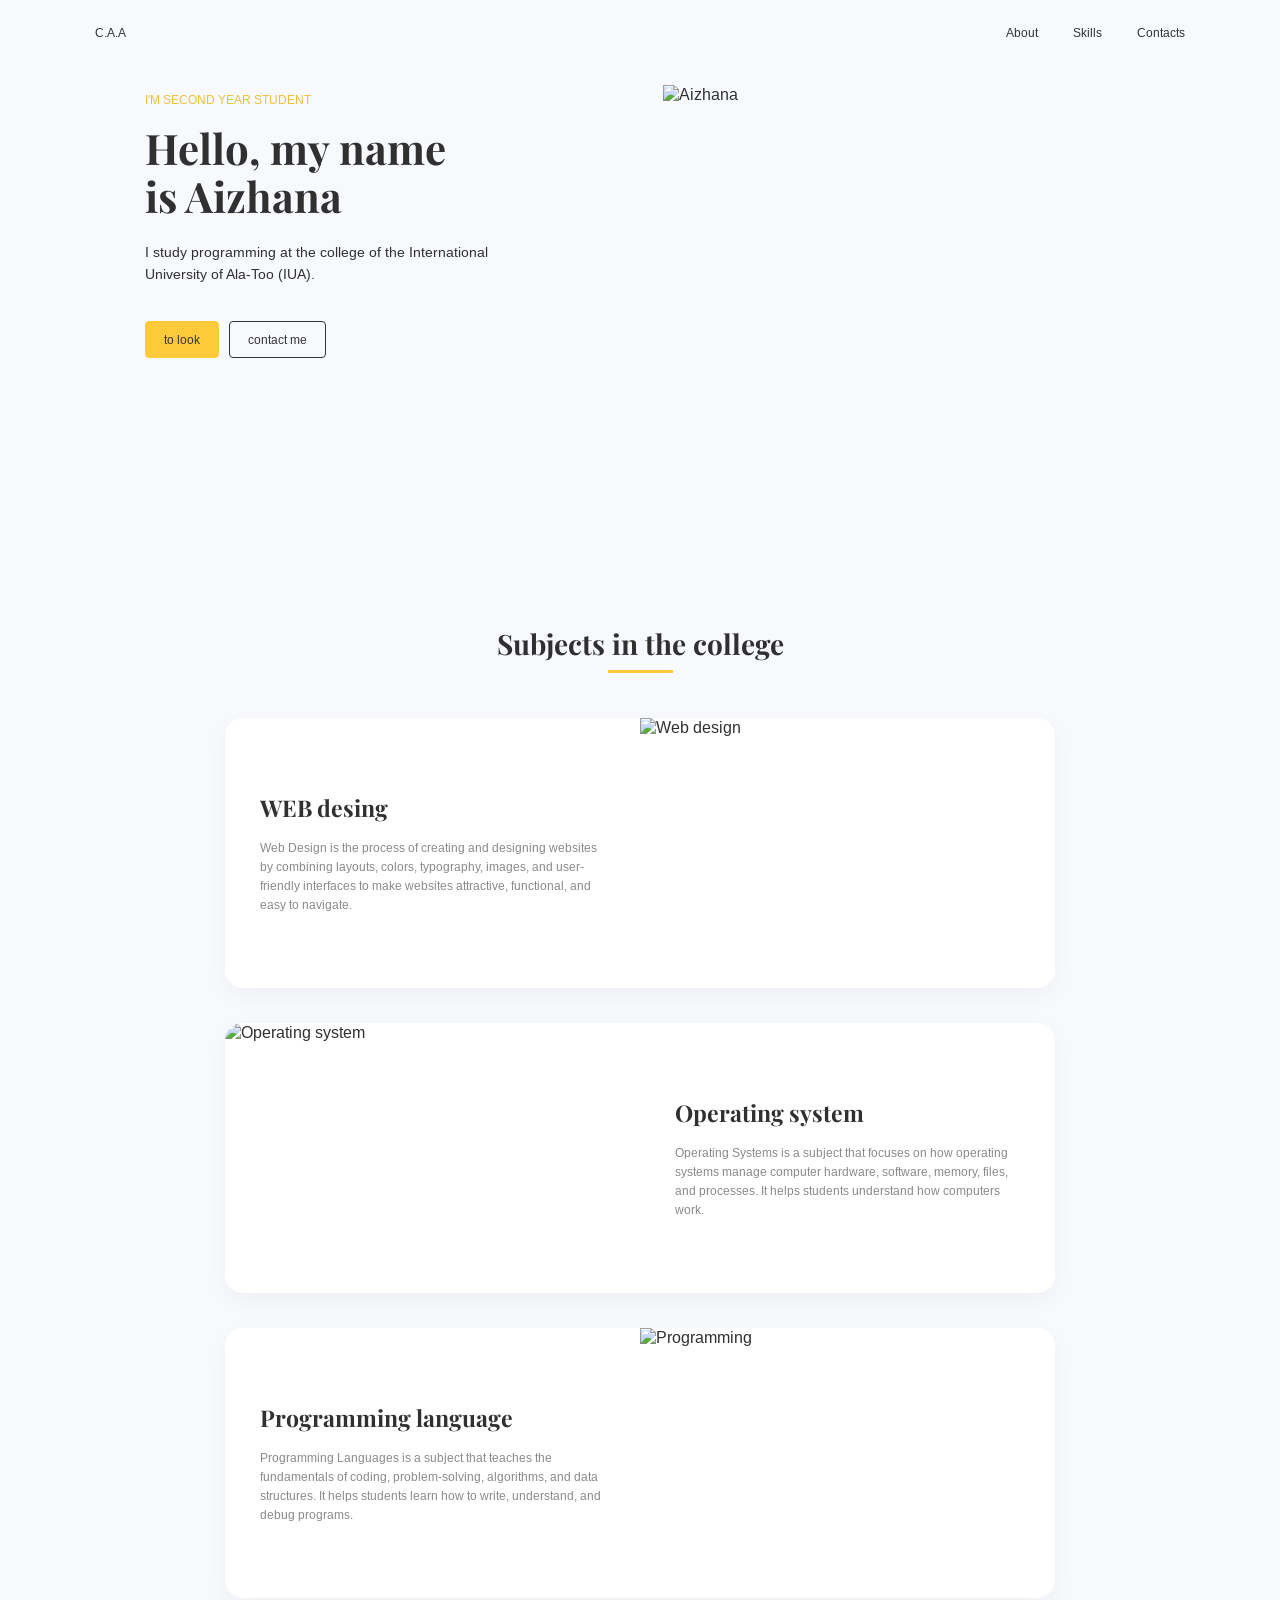
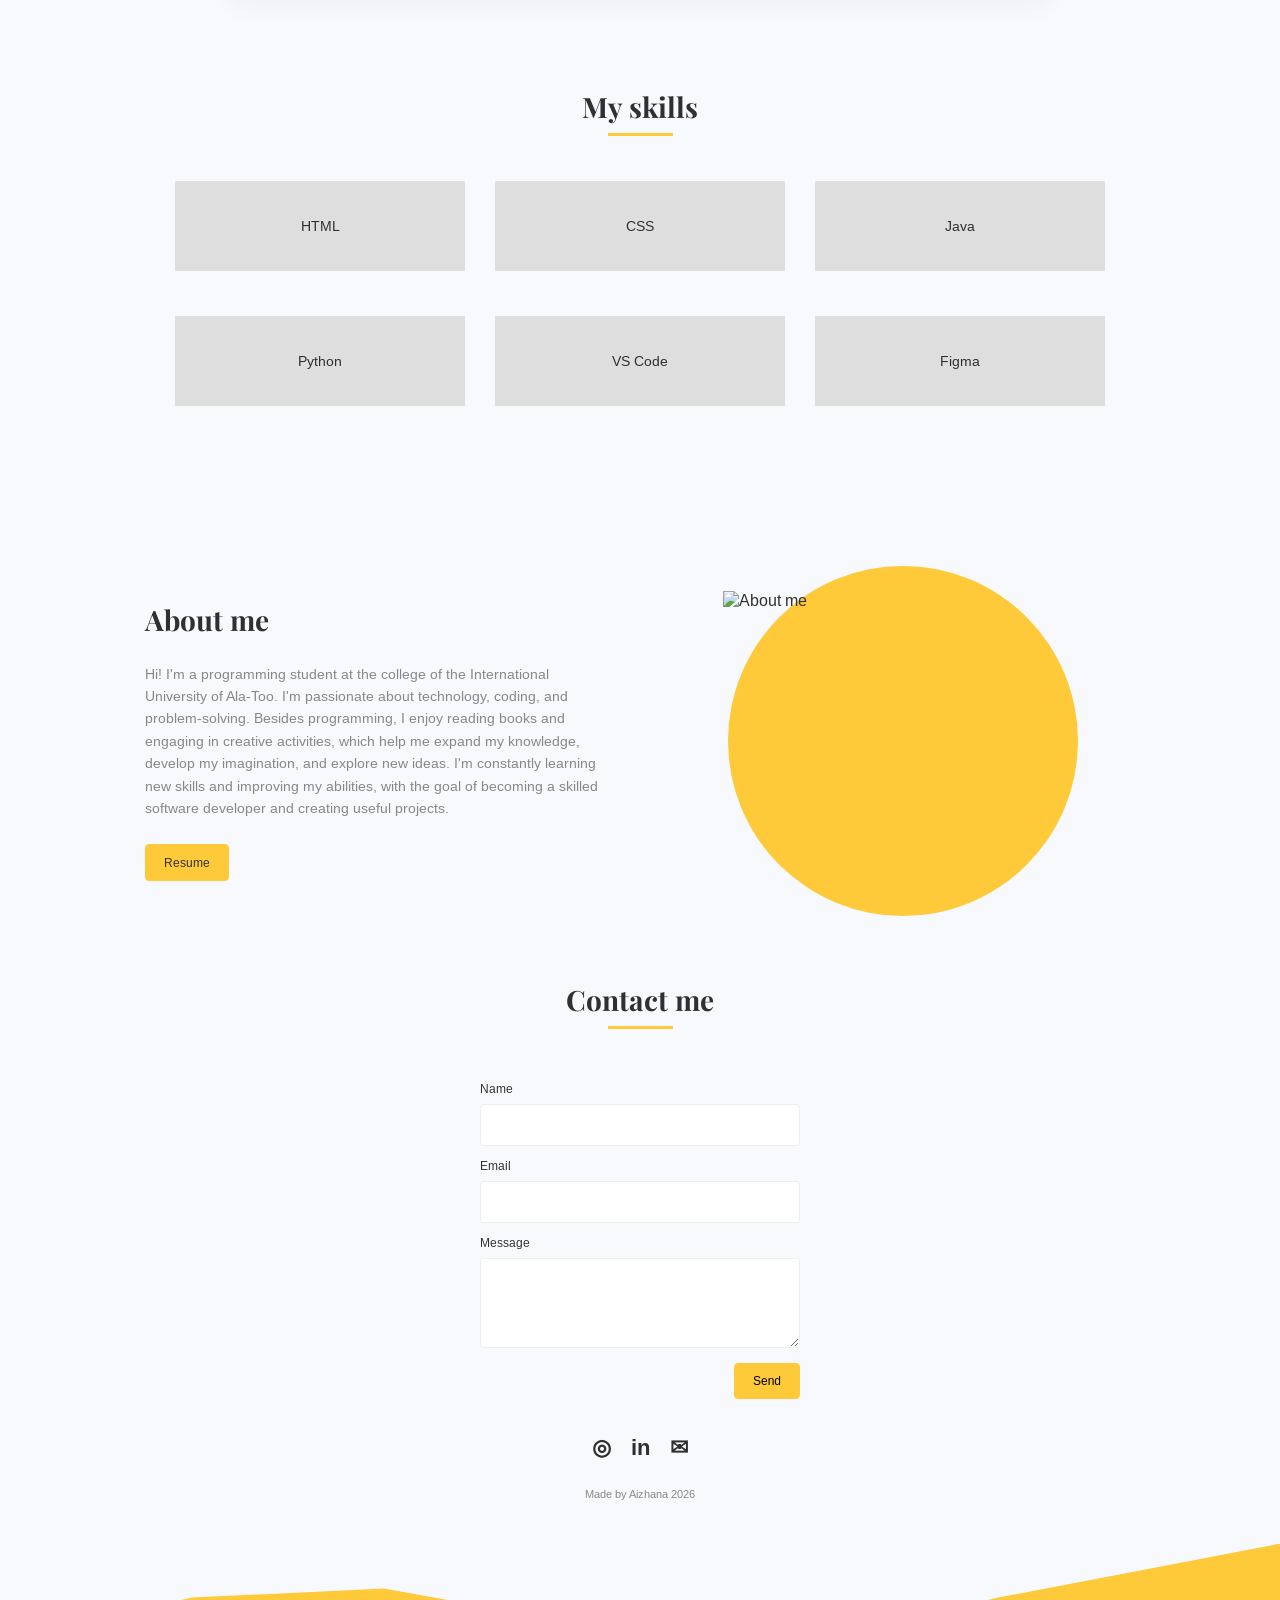
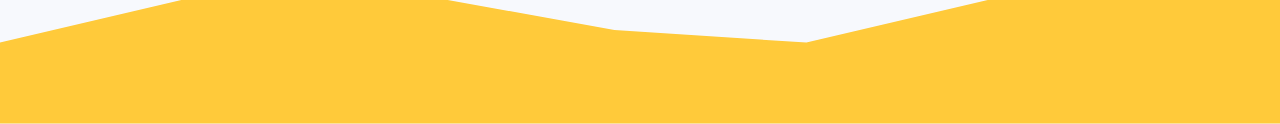
==== index.html @ ab695407 "first" ====
<!DOCTYPE html>
<html lang="en">
<head>
    <meta charset="UTF-8">
    <meta name="viewport" content="width=device-width, initial-scale=1.0">
    <title>Aizhana | Portfolio</title>
    <link rel="stylesheet" href="css/style.css">


    <link href="https://fonts.googleapis.com/css2?family=Arimo:wght@400;500;700&family=Playfair+Display:wght@400;600;700&display=swap" rel="stylesheet">
</head>
<body>

    <header class="header">
        <a href="#home" class="logo">C.A.A</a>

        <nav class="navigation">
            <a href="#about">About</a>
            <a href="#skills">Skills</a>
            <a href="#contact">Contacts</a>
        </nav>
    </header>

    <main>

        <!-- HOME SECTION -->
        <section class="home" id="home">

            <div class="home-text">
                <p class="subtitle">I'M SECOND YEAR STUDENT</p>

                <h1>Hello, my name<br>is Aizhana</h1>

                <p class="description">
                    I study programming at the college of the
                    International University of Ala-Too (IUA).
                </p>

                <div class="buttons">
                    <a href="#subjects" class="btn">to look</a>
                    <a href="#contact" class="btn btn-outline">contact me</a>
                </div>
            </div>

            <div class="home-image">
                <img src="images/my-photo.jpg" alt="Aizhana">
            </div>

        </section>


        <!-- SUBJECTS SECTION -->
        <section class="subjects" id="subjects">

            <h2>Subjects in the college</h2>
            <div class="title-line"></div>

            <div class="subject-card">
                <div class="subject-text">
                    <h3>WEB desing</h3>
                    <p>
                        Web Design is the process of creating and
                        designing websites by combining layouts,
                        colors, typography, images, and user-friendly
                        interfaces to make websites attractive,
                        functional, and easy to navigate.
                    </p>
                </div>

                <img src="images/web-design.jpg" alt="Web design">
            </div>

            <div class="subject-card reverse">
                <img src="images/operating-system.jpg" alt="Operating system">

                <div class="subject-text">
                    <h3>Operating system</h3>
                    <p>
                        Operating Systems is a subject that focuses
                        on how operating systems manage computer
                        hardware, software, memory, files, and
                        processes. It helps students understand how
                        computers work.
                    </p>
                </div>
            </div>

            <div class="subject-card">
                <div class="subject-text">
                    <h3>Programming language</h3>
                    <p>
                        Programming Languages is a subject that
                        teaches the fundamentals of coding,
                        problem-solving, algorithms, and data
                        structures. It helps students learn how to
                        write, understand, and debug programs.
                    </p>
                </div>

                <img src="images/programming.jpg" alt="Programming">
            </div>

        </section>


        <!-- SKILLS SECTION -->
        <section class="skills" id="skills">

            <h2>My skills</h2>
            <div class="title-line"></div>

            <div class="skills-grid">
                <div class="skill">HTML</div>
                <div class="skill">CSS</div>
                <div class="skill">Java</div>
                <div class="skill">Python</div>
                <div class="skill">VS Code</div>
                <div class="skill">Figma</div>
            </div>

        </section>


        <!-- ABOUT SECTION -->
        <section class="about" id="about">

            <div class="about-text">
                <h2>About me</h2>

                <p>
                    Hi! I'm a programming student at the college
                    of the International University of Ala-Too.
                    I'm passionate about technology, coding,
                    and problem-solving. Besides programming,
                    I enjoy reading books and engaging in creative
                    activities, which help me expand my knowledge,
                    develop my imagination, and explore new ideas.
                    I'm constantly learning new skills and improving
                    my abilities, with the goal of becoming a
                    skilled software developer and creating
                    useful projects.
                </p>

                <a href="#skills" class="btn">Resume</a>
            </div>

            <div class="about-image">
                <div class="yellow-circle"></div>
                <img src="images/about-photo.jpg" alt="About me">
            </div>

        </section>


        <!-- CONTACT SECTION -->
        <section class="contact" id="contact">

            <h2>Contact me</h2>
            <div class="title-line"></div>

            <form action="#" method="post">

                <label for="name">Name</label>
                <input type="text" id="name" name="name" required>

                <label for="email">Email</label>
                <input type="email" id="email" name="email" required>

                <label for="message">Message</label>
                <textarea id="message" name="message" rows="4" required></textarea>

                <button type="submit" class="btn">Send</button>

            </form>

            <div class="socials">
                <a href="https://www.instagram.com/" aria-label="Instagram">◎</a>
                <a href="https://www.linkedin.com/" aria-label="LinkedIn">in</a>
                <a href="mailto:your-email@example.com" aria-label="Email">✉</a>
            </div>

            <p class="copyright">Made by Aizhana 2026</p>

        </section>

    </main>

    <footer class="footer">
    </footer>

</body>
</html>
---- css/style.css ----
/* GENERAL SETTINGS */

* {
    margin: 0;
    padding: 0;
    box-sizing: border-box;
}

html {
    scroll-behavior: smooth;
}

body {
    font-family: 'Arimo', sans-serif;
    background-color: #f7f9fd;
    color: #303030;
}

h1,
h2,
h3 {
    font-family: 'Playfair Display', serif;
}

h2 {
    font-size: 28px;
    text-align: center;
}

p {
    line-height: 1.6;
}

a {
    text-decoration: none;
    color: inherit;
}


/* HEADER */

.header {
    max-width: 1180px;
    margin: auto;
    padding: 25px 45px;
    display: flex;
    justify-content: space-between;
    align-items: center;
}

.logo {
    font-size: 12px;
    font-weight: 500;
}

.navigation {
    display: flex;
    gap: 35px;
}

.navigation a {
    font-size: 12px;
    transition: color 0.3s ease;
}

.navigation a:hover {
    color: #fbc438;
}


/* HOME */

.home {
    max-width: 1080px;
    margin: 0 auto;
    padding: 20px 45px 90px;
    display: grid;
    grid-template-columns: 1fr 1fr;
    gap: 45px;
    align-items: start;
}

.home-text {
    padding-top: 5px;
}

.subtitle {
    color: #edbf36;
    font-size: 12px;
    margin-bottom: 15px;
}

.home h1 {
    font-size: 42px;
    line-height: 1.15;
    margin-bottom: 20px;
}

.description {
    max-width: 370px;
    font-size: 14px;
    margin-bottom: 35px;
}

.buttons {
    display: flex;
    gap: 10px;
}

.btn {
    display: inline-block;
    background: #ffca3a;
    border: 1px solid #ffca3a;
    border-radius: 4px;
    padding: 10px 18px;
    font-size: 12px;
    cursor: pointer;
    transition: all 0.3s ease;
}

.btn:hover {
    background: #e5ad1d;
    border-color: #e5ad1d;
    transform: translateY(-2px);
}

.btn:active {
    transform: scale(0.96);
}

.btn-outline {
    background: transparent;
    border-color: #333;
}

.btn-outline:hover {
    background: #333;
    color: white;
    border-color: #333;
}

.home-image img {
    width: 100%;
    max-width: 430px;
    height: 430px;
    object-fit: cover;
    display: block;
}


/* SUBJECTS */

.subjects {
    max-width: 900px;
    margin: 0 auto;
    padding: 20px 35px 45px;
}

.title-line {
    width: 65px;
    height: 3px;
    background: #ffca3a;
    margin: 8px auto 45px;
}

.subject-card {
    display: flex;
    align-items: stretch;
    background: white;
    border-radius: 18px;
    overflow: hidden;
    margin-bottom: 35px;
    min-height: 270px;
    box-shadow: 0 8px 25px rgba(0, 0, 0, 0.04);
}

.subject-text {
    width: 50%;
    padding: 45px 35px;
    display: flex;
    flex-direction: column;
    justify-content: center;
}

.subject-text h3 {
    font-size: 23px;
    margin-bottom: 15px;
}

.subject-text p {
    font-size: 12px;
    color: #888;
}

.subject-card img {
    width: 50%;
    object-fit: cover;
    min-height: 270px;
}

.subject-card.reverse {
    flex-direction: row;
}


/* SKILLS */

.skills {
    max-width: 1000px;
    margin: 0 auto;
    padding: 10px 35px 100px;
}

.skills .title-line {
    margin-bottom: 45px;
}

.skills-grid {
    display: grid;
    grid-template-columns: repeat(3, 1fr);
    gap: 45px 30px;
}

.skill {
    background: #dedede;
    min-height: 90px;
    display: flex;
    align-items: center;
    justify-content: center;
    font-size: 14px;
    transition: all 0.3s ease;
}

.skill:hover {
    background: #ffca3a;
    transform: translateY(-4px);
}


/* ABOUT */

.about {
    max-width: 1080px;
    margin: 0 auto;
    padding: 40px 45px 30px;
    display: grid;
    grid-template-columns: 1fr 1fr;
    gap: 60px;
    align-items: center;
}

.about-text h2 {
    text-align: left;
    margin-bottom: 25px;
}

.about-text p {
    color: #888;
    font-size: 14px;
    margin-bottom: 25px;
}

.about-image {
    min-height: 390px;
    display: flex;
    align-items: center;
    justify-content: center;
    position: relative;
}

.yellow-circle {
    width: 350px;
    height: 350px;
    background: #ffca3a;
    border-radius: 50%;
    position: absolute;
}

.about-image img {
    width: 80%;
    max-width: 360px;
    height: 300px;
    object-fit: cover;
    position: relative;
    z-index: 1;
}


/* CONTACT */

.contact {
    max-width: 1080px;
    margin: 0 auto;
    padding: 15px 35px 120px;
    text-align: center;
}

.contact .title-line {
    margin-bottom: 40px;
}

.contact form {
    max-width: 320px;
    margin: 0 auto;
    display: flex;
    flex-direction: column;
    text-align: left;
}

.contact label {
    font-size: 12px;
    margin-bottom: 8px;
    margin-top: 12px;
}

.contact input,
.contact textarea {
    width: 100%;
    padding: 12px;
    border: 1px solid #eee;
    background: white;
    border-radius: 3px;
    font-family: inherit;
    font-size: 13px;
    outline: none;
}

.contact input:focus,
.contact textarea:focus {
    border-color: #ffca3a;
}

.contact textarea {
    resize: vertical;
}

.contact button {
    align-self: flex-end;
    margin-top: 15px;
}

.socials {
    display: flex;
    justify-content: center;
    gap: 20px;
    margin-top: 35px;
}

.socials a {
    font-size: 22px;
    font-weight: bold;
    transition: color 0.3s ease;
}

.socials a:hover {
    color: #ffca3a;
}

.copyright {
    margin-top: 25px;
    font-size: 11px;
    color: #888;
}


/* YELLOW WAVY FOOTER */

.footer {
    height: 180px;
    background: #ffca3a;
    clip-path: polygon(
        0 55%,
        15% 30%,
        30% 25%,
        48% 48%,
        63% 55%,
        78% 30%,
        100% 0,
        100% 100%,
        0 100%
    );
    margin-top: -80px;
}


/* RESPONSIVE DESIGN */

@media (max-width: 768px) {

    .header {
        padding: 20px;
    }

    .navigation {
        gap: 15px;
    }

    .home {
        padding: 20px 25px 60px;
        grid-template-columns: 1fr;
        gap: 30px;
    }

    .home h1 {
        font-size: 36px;
    }

    .home-image img {
        max-width: 100%;
        height: 350px;
    }

    .subjects {
        padding: 20px;
    }

    .subject-card {
        min-height: 220px;
    }

    .subject-text {
        padding: 20px;
    }

    .subject-text h3 {
        font-size: 18px;
    }

    .subject-text p {
        font-size: 11px;
    }

    .subject-card img {
        min-height: 220px;
    }

    .skills {
        padding: 20px 25px 70px;
    }

    .skills-grid {
        gap: 20px;
    }

    .skill {
        min-height: 65px;
    }

    .about {
        padding: 35px 25px;
        grid-template-columns: 1fr;
        gap: 20px;
    }

    .about-image {
        min-height: 330px;
    }

    .yellow-circle {
        width: 280px;
        height: 280px;
    }

    .about-image img {
        height: 260px;
    }

    .contact {
        padding: 30px 25px 100px;
    }
}


@media (max-width: 480px) {

    .header {
        padding: 20px 15px;
    }

    .navigation {
        gap: 12px;
    }

    .navigation a {
        font-size: 11px;
    }

    .home {
        padding: 20px 20px 50px;
    }

    .home h1 {
        font-size: 32px;
    }

    .home-image img {
        height: 300px;
    }

    .subjects h2,
    .skills h2,
    .contact h2 {
        font-size: 24px;
    }

    .subject-card,
    .subject-card.reverse {
        flex-direction: column;
    }

    .subject-text,
    .subject-card img {
        width: 100%;
    }

    .subject-text {
        padding: 25px;
    }

    .subject-card img {
        height: 220px;
        min-height: 220px;
    }

    .skills-grid {
        grid-template-columns: repeat(2, 1fr);
        gap: 15px;
    }

    .skill {
        min-height: 65px;
    }

    .about-text p {
        font-size: 13px;
    }

    .contact form {
        max-width: 100%;
    }

    .footer {
        height: 130px;
    }
}
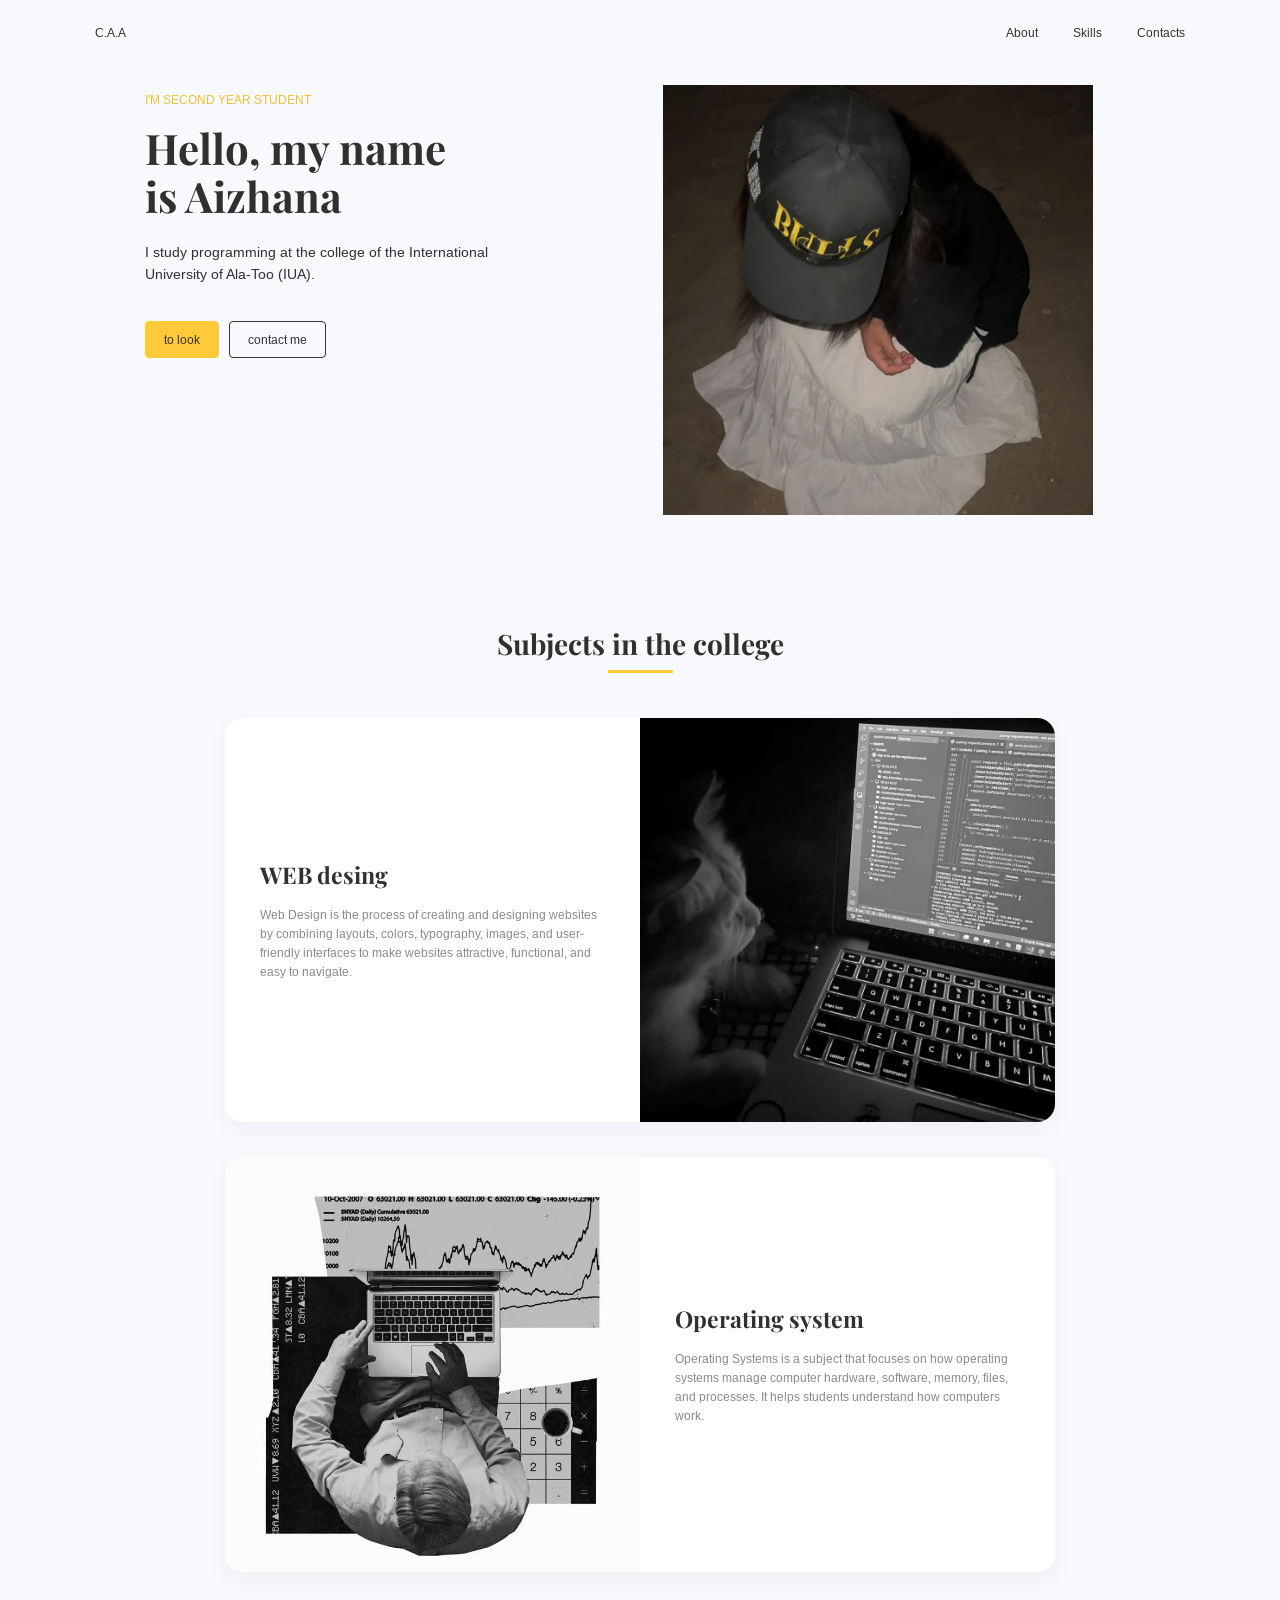
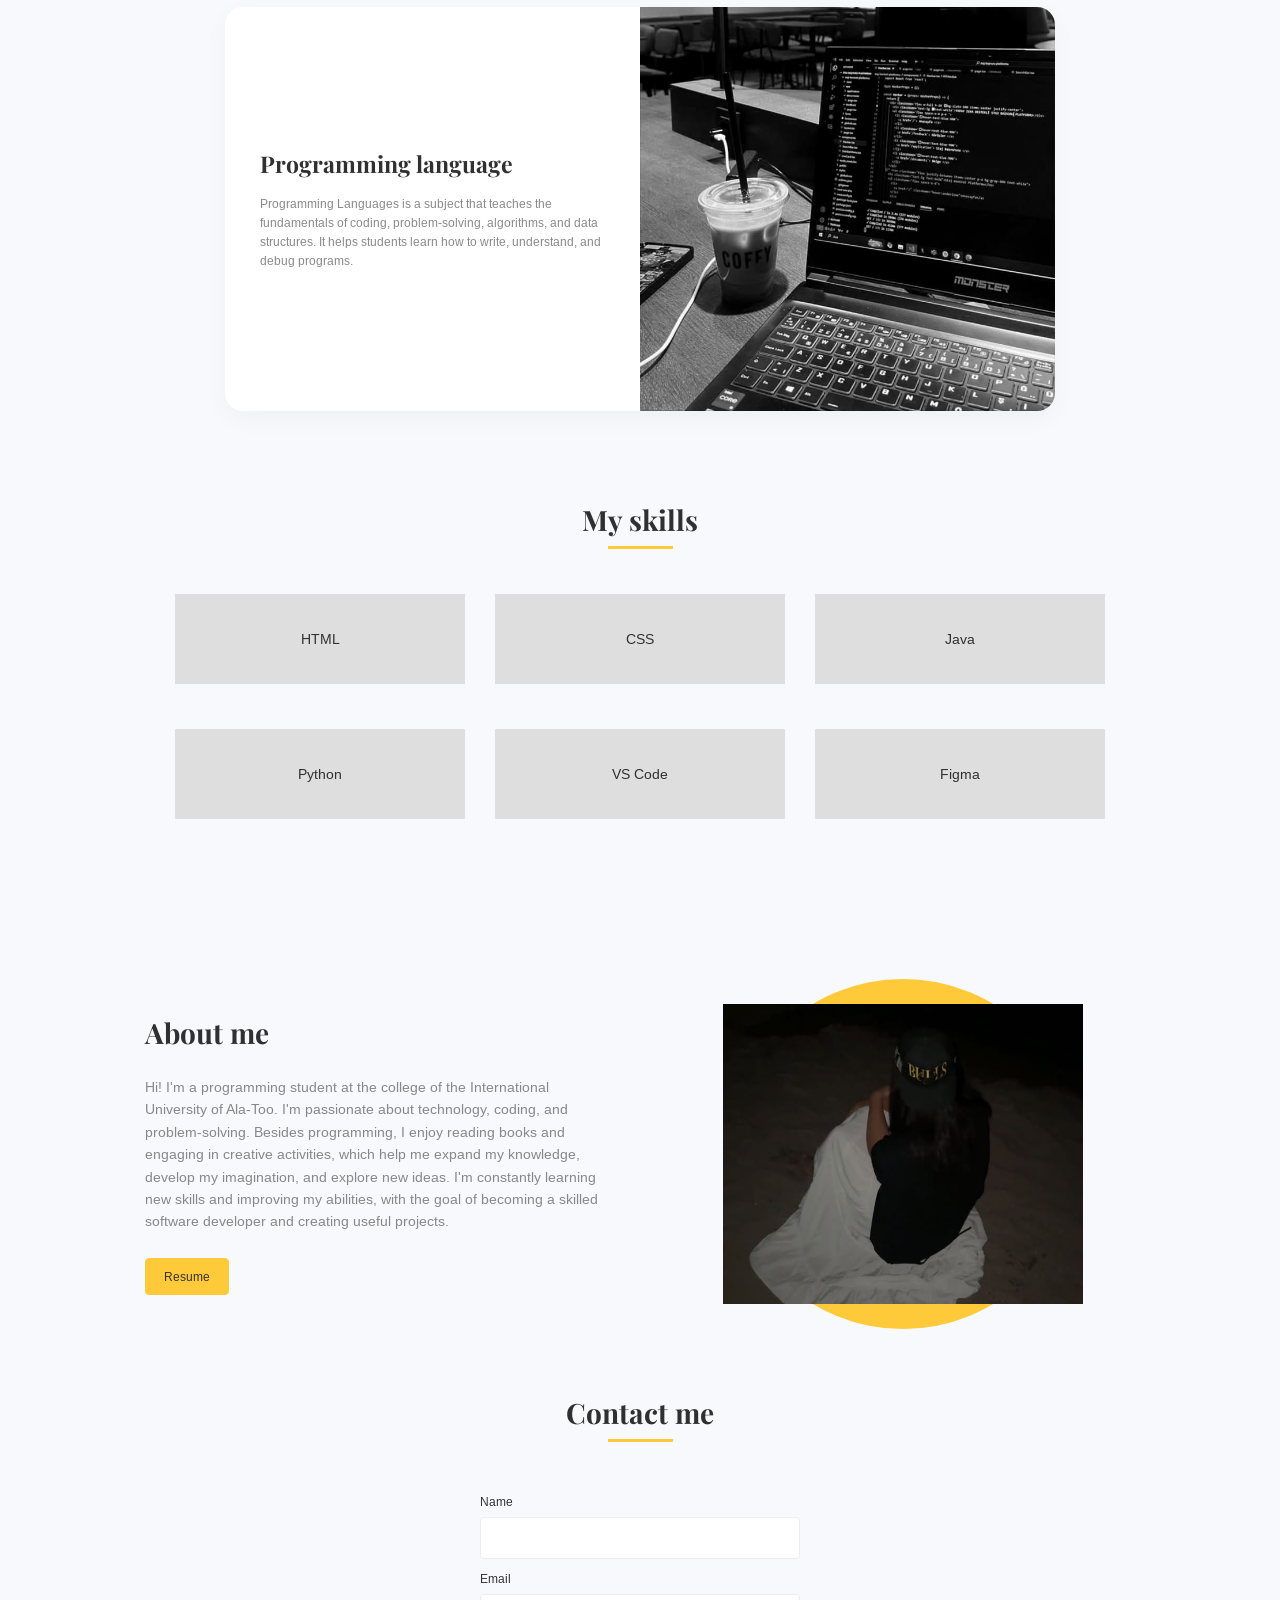
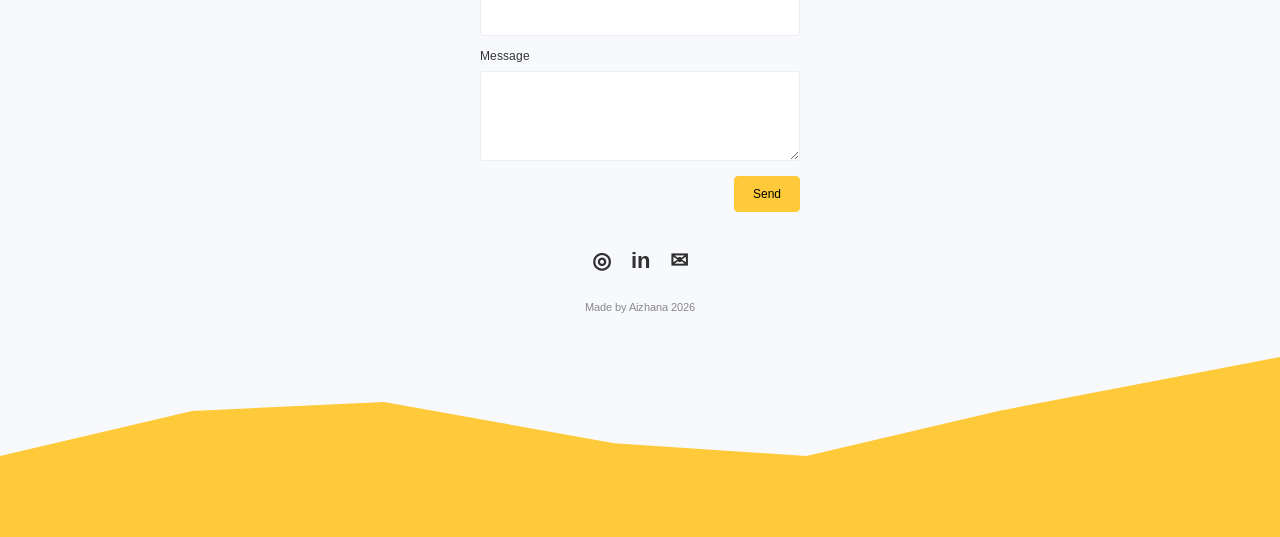
==== commit 79916e52: "second" ====
--- a/index.html
+++ b/index.html
@@ -43,7 +43,7 @@
             </div>
 
             <div class="home-image">
-                <img src="images/my-photo.jpg" alt="Aizhana">
+                <img src="media/logo" alt="Aizhana">
             </div>
 
         </section>
@@ -67,11 +67,11 @@
                     </p>
                 </div>
 
-                <img src="images/web-design.jpg" alt="Web design">
+                <img src="media/web" alt="Web design">
             </div>
 
             <div class="subject-card reverse">
-                <img src="images/operating-system.jpg" alt="Operating system">
+                <img src="media/operative.system" alt="Operating system">
 
                 <div class="subject-text">
                     <h3>Operating system</h3>
@@ -97,7 +97,7 @@
                     </p>
                 </div>
 
-                <img src="images/programming.jpg" alt="Programming">
+                <img src="media/programm language" alt="Programming">
             </div>
 
         </section>
@@ -146,7 +146,7 @@
 
             <div class="about-image">
                 <div class="yellow-circle"></div>
-                <img src="images/about-photo.jpg" alt="About me">
+                <img src="media/logo2" alt="About me">
             </div>
 
         </section>
@@ -187,6 +187,6 @@
 
     <footer class="footer">
     </footer>
-
+    <script src="qwer.js"></script>
 </body>
 </html>
--- a/css/style.css
+++ b/css/style.css
@@ -285,6 +285,9 @@
     z-index: 1;
 }
 
+.subjects image {
+    
+}
 
 /* CONTACT */
 
